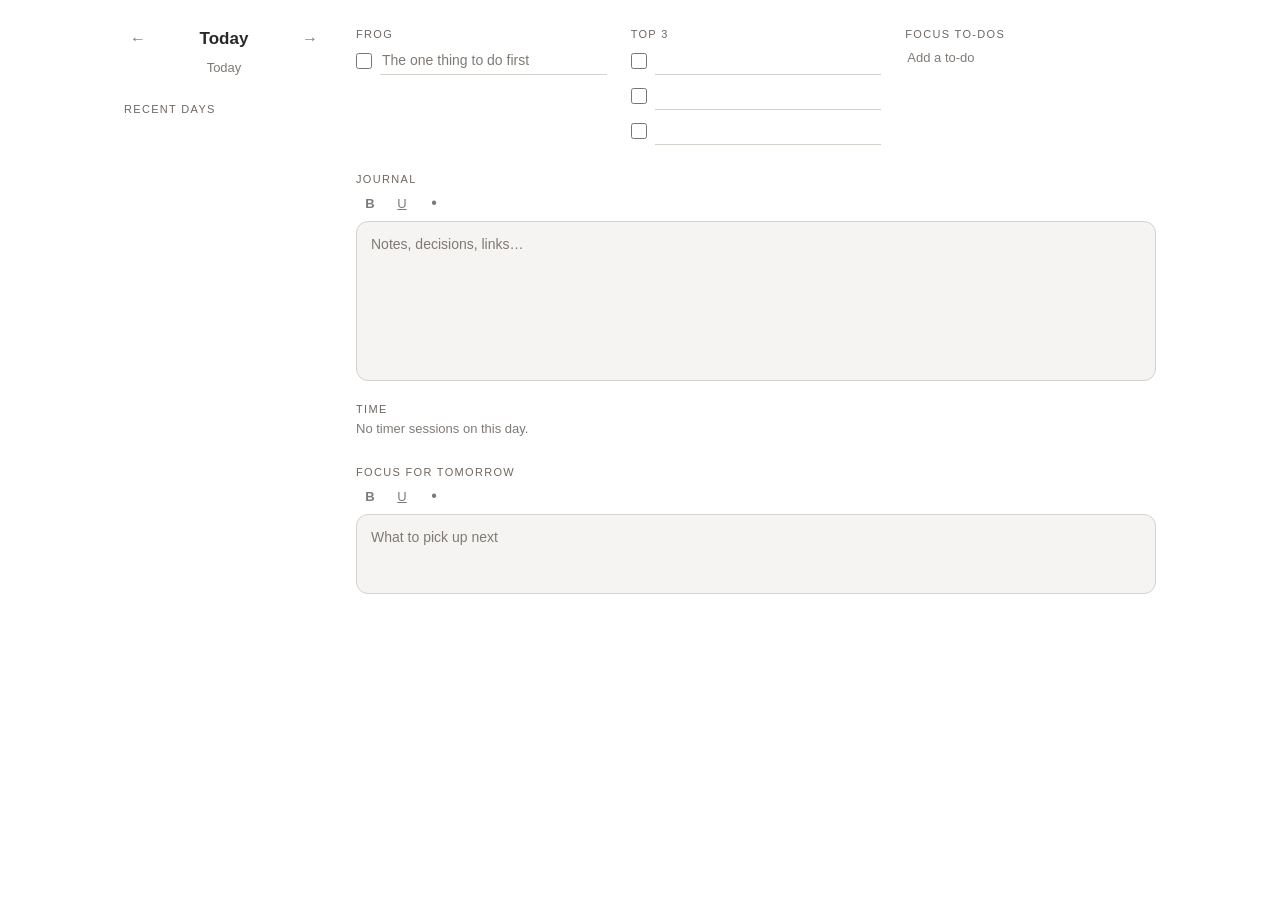
==== planner.html @ ea2299db "V13 with journal major update" ====
<!doctype html>
<html lang="en">
<head>
  <meta charset="UTF-8"><meta name="viewport" content="width=device-width, initial-scale=1">
  <meta http-equiv="Content-Security-Policy" content="default-src 'self'; img-src 'self' data:; style-src 'self'; script-src 'self'; connect-src 'self'">
  <title>Planner</title><link rel="icon" href="assets/icons/mug.svg"><link rel="stylesheet" href="web.css?v=v13"><link rel="stylesheet" href="planner.css?v=v13">
</head>
<!-- PomoPal Planner (Val 2026-11-27): one page per day. Planner notes stay in this browser
     (never online); the day's timer sessions show here from the timer's log. -->
<body class="web planner-page">
<div class="planner">
  <aside class="side" aria-label="Days">
    <div class="day-nav">
      <button id="prev-day" class="text-link" type="button" aria-label="Previous day">←</button>
      <h1 id="day-title" class="day-title"></h1>
      <button id="next-day" class="text-link" type="button" aria-label="Next day">→</button>
    </div>
    <button id="go-today" class="text-link" type="button">Today</button>
    <p class="side-label">Recent days</p>
    <ul id="recent-days" class="recent"></ul>
  </aside>

  <main class="day" aria-labelledby="day-title">
    <p id="store-problem" class="store-problem" role="alert" hidden></p>

    <section id="carried" class="carried" hidden>
      <p class="label" id="carried-label"></p>
      <div id="carried-text" class="note-view"></div>
    </section>

    <section class="block" aria-labelledby="frog-label">
      <p class="label" id="frog-label">Frog</p>
      <div class="item frog"><input id="frog-done" type="checkbox" aria-label="Frog done"><input id="frog-text" class="line" type="text" placeholder="The one thing to do first" aria-labelledby="frog-label"></div>
    </section>

    <section class="block" aria-labelledby="top3-label">
      <p class="label" id="top3-label">Top 3</p>
      <div id="top3"></div>
    </section>

    <section class="block" aria-labelledby="todos-label">
      <p class="label" id="todos-label">Focus to-dos</p>
      <div id="todos"></div>
      <button id="add-todo" class="text-link" type="button">Add a to-do</button>
    </section>

    <section class="block wide" aria-labelledby="journal-label">
      <p class="label" id="journal-label">Journal</p>
      <div id="journal" aria-labelledby="journal-label" data-placeholder="Notes, decisions, links…"></div>
    </section>

    <section class="block wide" aria-labelledby="time-label">
      <p class="label" id="time-label">Time</p>
      <div id="time-list" class="time-list"></div>
    </section>

    <section class="block wide" aria-labelledby="tomorrow-label">
      <p class="label" id="tomorrow-label">Focus for tomorrow</p>
      <div id="tomorrow" aria-labelledby="tomorrow-label" data-placeholder="What to pick up next"></div>
    </section>

    <p id="save-state" class="save-state" aria-live="polite"></p>
  </main>
</div>
<script src="web-log.js?v=v13"></script><script src="web-notes.js?v=v13"></script><script src="web-planner.js?v=v13"></script>
</body></html>
---- web.css ----
/* PomoPal browser version: work look (locked design docs/PomoPal_work-look-mockup.html, Val 2026-11-18).
   Warm greys, charcoal text, a darker warm grey accent; the mug turns red when time is up.
   Stands alone: the Mac app's renderer/styles.css is not loaded here. Icons: assets/icons/. */
:root {
  --page: #FFFFFF; --card: #EDEBE8; --card2: #E2DFDB; --ink: #2A2826; --muted: #7F7A75; --line: #D6D2CD;
  --accent: #2A2826; --onaccent: #EDEBE8; --soft: #CAC5BF; --field: #F5F4F2; --tone: #6F6760; --red: #C2463C;
  color-scheme: light;
}
:root[data-theme="dark"] {
  --page: #1A1917; --card: #252321; --card2: #2E2B28; --ink: #ECE8E3; --muted: #9C968F; --line: #3B3733;
  --accent: #ECE8E3; --onaccent: #252321; --soft: #47423D; --field: #1D1B19; --tone: #BDB4AA; --red: #E2695E;
  color-scheme: dark;
}
* { box-sizing: border-box; }
[hidden] { display: none !important; }
html { background: var(--page); }
body.web { margin: 0; min-height: 100vh; background: var(--page); color: var(--ink); font-family: -apple-system, BlinkMacSystemFont, "Helvetica Neue", Arial, sans-serif; -webkit-font-smoothing: antialiased; }
button, input, textarea, select { font: inherit; color: inherit; }
button { cursor: pointer; border: 0; background: none; padding: 0; }
button:disabled { cursor: default; }
:focus-visible { outline: 2px solid var(--tone); outline-offset: 2px; border-radius: 6px; }

.app-shell { display: flex; flex-direction: column; align-items: center; padding: 32px 16px 40px; }
.card { width: 100%; max-width: 340px; background: var(--card); border: 1px solid var(--line); border-radius: 22px; padding: 24px; }
.app-only, .hidden-status, #settings-dialog { display: none !important; }
.mini-only { display: none; }
body.mini .full-only, body.mini #timer-view { display: none !important; }
body.mini:not(.web-popout) .mini-only { display: block; }

/* Mug (logo, note card, pop-out) */
.mug { display: block; fill: none; stroke: var(--ink); stroke-width: 1.6; stroke-linecap: round; stroke-linejoin: round; }
.mug-button { display: inline-flex; padding: 0; cursor: default; }
.mug-button .mug { width: 26px; height: 26px; }
body.timer-complete .mug-button .mug, .note-card.up .mug { stroke: var(--red); }
body.timer-complete .mug-button .steam, .note-card.up .steam { transform-box: fill-box; animation: rise 2s ease-in-out infinite; }
body.timer-complete .mug-button .steam.s2, .note-card.up .steam.s2 { animation-delay: .7s; }
@keyframes rise { 0% { transform: translateY(2px); opacity: 0; } 40% { opacity: 1; } 100% { transform: translateY(-3px); opacity: 0; } }
@media (prefers-reduced-motion: reduce) { .steam { animation: none !important; } }

/* Top row: logo left, quiet menu right */
.top { display: flex; align-items: center; gap: 10px; margin-bottom: 18px; }
.tools { margin-left: auto; display: flex; align-items: center; gap: 10px; }
.icon-button { width: 30px; height: 30px; border-radius: 9px; font-size: 0; display: inline-flex; align-items: center; justify-content: center; color: var(--muted); }
.icon-button::before { content: ""; width: 18px; height: 18px; background: currentColor; -webkit-mask: var(--icon) center / contain no-repeat; mask: var(--icon) center / contain no-repeat; }
.icon-button:hover { color: var(--ink); }
.popout-icon { --icon: url("assets/icons/popout.svg"); }
.sound-icon { --icon: url("assets/icons/sound-on.svg"); color: var(--ink); background: var(--card2); }
.sound-icon[aria-pressed="true"] { --icon: url("assets/icons/sound-off.svg"); color: var(--muted); background: none; }
.theme-icon { --icon: url("assets/icons/moon.svg"); }
.theme-icon[aria-pressed="true"] { --icon: url("assets/icons/sun.svg"); }

/* Quiet text links */
.text-link { font-size: 13px; color: var(--muted); padding: 4px 2px; }
.text-link:hover:not(:disabled) { color: var(--ink); }
a.text-link { text-decoration: none; }
.text-link.strong { color: var(--ink); font-weight: 600; }
.text-link:disabled { opacity: .45; }
.links { display: flex; justify-content: center; gap: 22px; }

/* Work / Personal and other small pill rows */
.seg { display: flex; justify-content: center; gap: 6px; }
.seg button { font-size: 13px; padding: 5px 14px; border-radius: 999px; color: var(--muted); border: 1px solid transparent; }
.seg button.on { border-color: var(--ink); color: var(--ink); }
.seg button:disabled { opacity: .4; }
.web-category { margin-bottom: 18px; }

/* Timer */
.status { text-align: center; font-size: 11px; letter-spacing: .14em; text-transform: uppercase; color: var(--tone); margin: 0; }
.time { display: block; text-align: center; font-size: 72px; font-weight: 300; letter-spacing: -.02em; font-variant-numeric: tabular-nums; margin: 4px 0 18px; }
.progress { height: 3px; background: var(--line); border-radius: 2px; margin: -8px 0 18px; overflow: hidden; }
.progress i { display: block; height: 100%; width: 0; background: var(--tone); border-radius: 2px; transition: width .8s linear; }
body.timer-complete #timer-view { border-color: var(--tone); box-shadow: 0 0 0 3px color-mix(in srgb, var(--tone) 16%, transparent); }

.intention-wrap { position: relative; }
.intention-wrap label, .note-card label { display: block; font-size: 12px; color: var(--muted); margin-bottom: 6px; }
#intention, .note-card .rich, .custom-duration input, .web-login input { width: 100%; background: var(--field); border: 1px solid var(--line); border-radius: 12px; padding: 11px 14px; font-size: 14px; line-height: 1.45; }
.suggest { position: absolute; left: 0; right: 0; z-index: 2; background: var(--field); border: 1px solid var(--line); border-top: none; border-radius: 0 0 12px 12px; margin-top: -8px; padding: 10px 0 4px; font-size: 13px; }
.suggestion { display: block; width: 100%; text-align: left; padding: 6px 14px; color: var(--muted); overflow-wrap: anywhere; }
.suggestion b { color: var(--ink); font-weight: 600; }
.suggestion:hover, .suggestion.hi { color: var(--ink); background: var(--card2); }
/* No Start without a task (Val 2026-11-19) */
.task-needed { font-size: 12px; color: var(--red); margin: 6px 0 0; }
#intention[aria-invalid="true"], .mini-task input[aria-invalid="true"] { border-color: var(--red); }
.mini-task { display: none; margin-top: 12px; }
body.web-popout.asking-task .mini-task { display: block; }
body.web-popout.asking-task .mini-links { display: none; }
.mini-task input { width: 100%; background: var(--field); border: 1px solid var(--line); border-radius: 10px; padding: 8px 12px; font-size: 14px; }
.mini-task input::placeholder { color: var(--muted); }

.primary { display: block; width: 100%; margin: 18px 0 12px; background: var(--accent); color: var(--onaccent); border-radius: 999px; padding: 13px; text-align: center; font-size: 15px; font-weight: 600; letter-spacing: .04em; text-transform: uppercase; }
.primary:hover { opacity: .9; }
.hint { font-size: 11px; color: var(--muted); text-align: center; margin: 10px 0 0; }

.presets { display: flex; justify-content: center; align-items: center; gap: 18px; margin-top: 16px; padding-top: 14px; border-top: 1px solid var(--line); font-size: 13px; }
.duration-row { display: flex; gap: 18px; }
.duration-row button { color: var(--muted); font-size: 13px; padding: 4px 2px; }
.duration-row button.selected { color: var(--ink); font-weight: 600; }
.custom-duration { display: flex; align-items: center; justify-content: center; gap: 10px; margin-top: 12px; font-size: 13px; color: var(--muted); }
.custom-duration input { width: 80px; padding: 6px 10px; }

/* Notes while the timer runs (Val 2026-11-19): one roomy box, type as much as you like */
.live-notes { margin-top: 16px; padding-top: 14px; border-top: 1px solid var(--line); }
#live-note { display: block; width: 100%; min-height: 150px; resize: vertical; overflow: auto; background: var(--field); border: 1px solid var(--line); border-radius: 12px; padding: 11px 14px; font-size: 14px; line-height: 1.5; }

/* Note card (time's up, or after Done) */
.note-card .note-status { display: flex; align-items: center; justify-content: center; gap: 8px; }
.note-card .mug { width: 20px; height: 20px; }
.note-card.up { border-color: var(--tone); box-shadow: 0 0 0 3px color-mix(in srgb, var(--tone) 16%, transparent); }
.note-title { font-size: 22px; font-weight: 300; margin: 10px 0 2px; overflow-wrap: anywhere; }
.note-sub { font-size: 13px; color: var(--muted); margin: 0 0 16px; }
.note-card .rich { height: 150px; resize: vertical; overflow: auto; }

/* Log screen */
.log-card { max-width: 470px; }
.log-head { display: flex; align-items: center; gap: 10px; margin-bottom: 16px; }
.log-head .mug { width: 20px; height: 20px; }
.log-title { font-size: 17px; font-weight: 600; }
.log-head .back { margin-left: auto; }
.log-row { display: flex; align-items: center; justify-content: space-between; gap: 12px; margin-bottom: 10px; }
.log-row .range { font-size: 13px; color: var(--muted); display: flex; align-items: center; gap: 2px; }
.range .step { font-size: 18px; line-height: 1; padding: 2px 8px; color: var(--ink); border-radius: 6px; }
.range .range-label { font-size: 13px; color: var(--muted); padding: 2px 4px; }
.range .range-label:not(:disabled):hover { color: var(--ink); text-decoration: underline; }
.range button:disabled { cursor: default; }
.range .step:disabled { opacity: .3; }
.log-cats { justify-content: flex-start; margin-bottom: 14px; }
.total { font-size: 34px; font-weight: 300; margin: 0; }
.total small { font-size: 13px; color: var(--muted); margin-left: 8px; }
.days { display: flex; align-items: flex-end; gap: 4%; height: 70px; margin: 18px 0 4px; }
.days div { flex: 1; background: var(--soft); border-radius: 4px 4px 2px 2px; min-height: 2px; }
.days div.today { background: var(--tone); }
.day-labels { display: flex; gap: 4%; font-size: 10px; color: var(--muted); margin-bottom: 18px; }
.day-labels span { flex: 1; text-align: center; white-space: nowrap; }
.task-bars { margin-top: 14px; }
.bar { display: grid; grid-template-columns: minmax(0, 130px) 1fr 54px; align-items: center; gap: 10px; font-size: 13px; margin-bottom: 8px; }
.bar span { overflow: hidden; text-overflow: ellipsis; white-space: nowrap; }
.bar i { display: block; height: 6px; border-radius: 3px; background: var(--tone); }
.bar b { text-align: right; font-weight: 600; }
.listhead { display: flex; justify-content: space-between; align-items: center; margin: 20px 0 8px; padding-top: 14px; border-top: 1px solid var(--line); font-size: 13px; color: var(--muted); }
.listhead .act { display: flex; gap: 16px; }
.listhead .act .text-link { color: var(--ink); }
.list { background: var(--field); border: 1px solid var(--line); border-radius: 12px; padding: 4px 14px; font-size: 13px; max-height: 360px; overflow: auto; }
/* Long tasks and notes wrap onto more lines (Val, 2026-11-18). */
.entry { display: grid; grid-template-columns: 100px 52px minmax(0, 1fr); gap: 0 10px; padding: 9px 0; border-bottom: 1px solid var(--line); line-height: 1.45; }
.entry:last-child { border-bottom: none; }
.entry .d, .entry .m { color: var(--muted); font-variant-numeric: tabular-nums; }
.entry .m { text-align: right; }
.entry .a, .entry .note { overflow-wrap: anywhere; white-space: normal; }
.entry .note { grid-column: 3; color: var(--muted); font-size: 12px; }
.entry .note a { color: var(--ink); text-decoration: underline; text-underline-offset: 2px; }
/* Editing a note in the Log (Val 2026-11-19): a quiet link per entry, shown on hover */
.entry .edit-note { grid-column: 3; justify-self: start; font-size: 12px; padding: 2px 0; opacity: 0; }
.entry:hover .edit-note, .entry .edit-note:focus-visible { opacity: 1; }
@media (hover: none) { .entry .edit-note { opacity: 1; } }
.note-edit { grid-column: 1 / -1; margin-top: 6px; }
.note-edit .rich { width: 100%; min-height: 70px; resize: vertical; overflow: auto; background: var(--page); border: 1px solid var(--line); border-radius: 10px; padding: 8px 10px; font-size: 13px; line-height: 1.45; }
.note-edit .links { justify-content: flex-end; gap: 16px; }
.list .empty { color: var(--muted); margin: 10px 0; }
.copy-buffer { position: fixed; left: -9999px; }

/* Online saving: quiet line at the bottom of the Log screen */
.web-online { margin-top: 18px; font-size: 12px; color: var(--muted); text-align: center; }
.web-online p { margin: 2px 0; }
.web-login { display: grid; gap: 6px; max-width: 260px; margin: 6px auto 0; }
.web-login button { min-height: 36px; border-radius: 999px; background: var(--accent); color: var(--onaccent); font-weight: 600; }
.web-login-note { min-height: 1em; color: var(--ink); }

/* Version in the footer, so Val can see which build is open (Val 2026-11-19) */
.app-version { margin: 14px 0 0; font-size: 11px; color: var(--muted); text-align: center; letter-spacing: .04em; }

/* Pop-out: the main page shows a short note while the timer is popped out */
.web-popped { margin-top: 40px; color: var(--muted); font-size: 13px; text-align: center; }

/* The pop-out window itself: mug left of the time, links below, notes under those.
   Val 2026-11-19: the Notes link shows the notes box under the timer (and makes the window
   taller); a very short window shows only the time. Never a scrollbar. */
body.web-popout { min-height: 0; height: 100vh; overflow: hidden; }
body.web-popout .mini-card { max-width: none; height: 100vh; border: 0; border-radius: 0; padding: 18px 12px 12px; display: flex; flex-direction: column; justify-content: flex-start; overflow: hidden; }
body.web-popout .mini-row, body.web-popout .mini-links { flex: none; }
.mini-row { display: flex; align-items: center; justify-content: center; gap: 14px; }
body.web-popout .live-notes { display: none; }
body.web-popout.notes-open .live-notes { flex: 1; min-height: 0; display: flex; flex-direction: column; margin-top: 12px; padding-top: 12px; }
body.web-popout #live-note { flex: 1; min-height: 60px; resize: none; }
body.web-popout:not(.notes-open) .mini-card { justify-content: center; }
@media (max-height: 109px) {
  body.web-popout:not(.notes-open) .mini-card { padding: 8px 16px; }
  body.web-popout:not(.notes-open) .mini-links { display: none; }
}
body.web-popout .mug-button .mug { width: 40px; height: 40px; }
body.web-popout .mug-button:not(:disabled) { cursor: pointer; }
body.web-popout .time { font-size: 40px; margin: 0; line-height: 1; }
.mini-links { gap: 14px; margin-top: 14px; padding-top: 10px; border-top: 1px solid var(--line); }

/* Import a log (Val 2026-11-23): a quiet link under the list, and the panel it opens. */
.log-more { margin: 10px 0 0; text-align: right; font-size: 12px; }
.log-more .text-link { color: var(--muted); }
.import-box { font-size: 13px; }
.import-box p { margin: 0 0 10px; }
.import-box .import-title { font-weight: 600; font-size: 15px; }
.import-box .muted { color: var(--muted); font-size: 12px; }
.import-box .seg { justify-content: flex-start; margin-bottom: 12px; }
.import-box label { display: block; font-size: 12px; color: var(--muted); margin-bottom: 4px; }
.import-box input { width: 100%; margin-bottom: 6px; background: var(--field); border: 1px solid var(--line); border-radius: 10px; padding: 8px 12px; font-size: 14px; color: inherit; }
.import-box .links { display: flex; gap: 16px; justify-content: flex-end; margin-top: 8px; }

/* Notes editor (Val 2026-11-24): bold, underline, bullets; a small B U • row above. */
.rich { outline: none; overflow-wrap: anywhere; white-space: pre-wrap; text-align: left; cursor: text; }
.rich:focus { border-color: var(--ink); }
.rich.empty::before { content: attr(data-placeholder); color: var(--muted); pointer-events: none; }
.rich ul, .entry .note ul { margin: 2px 0; padding-left: 20px; }
.rich li, .entry .note li { margin: 1px 0; }
.rich-tools { display: flex; gap: 4px; justify-content: flex-start; margin: 0 0 6px; }
.rich-tools button { min-width: 28px; height: 24px; padding: 0 6px; border-radius: 6px; font-size: 13px; color: var(--muted); border: 1px solid transparent; }
.rich-tools button:hover { color: var(--ink); border-color: var(--line); }
.rich-tools button[aria-pressed="true"] { color: var(--ink); border-color: var(--ink); }
.rich-tools .rich-bold { font-weight: 700; }
.rich-tools .rich-underline { text-decoration: underline; }
.rich-tools .rich-list { font-size: 16px; line-height: 1; }
body.web-popout .rich-tools { flex: none; margin-bottom: 4px; }
---- planner.css ----
/* PomoPal Planner (Val 2026-11-27): wide on a big screen, one column in a narrow window.
   Quiet for an open office: same warm greys as the timer, small labels, no bright colour. */
body.planner-page { min-height: 100vh; }
.planner { display: grid; grid-template-columns: 200px minmax(0, 1fr); gap: 32px; max-width: 1080px; margin: 0 auto; padding: 28px 24px 48px; }

.side { position: sticky; top: 24px; align-self: start; display: flex; flex-direction: column; gap: 6px; }
.day-nav { display: flex; align-items: center; gap: 6px; }
.day-nav .text-link { font-size: 16px; padding: 2px 6px; }
.day-title { flex: 1; margin: 0; font-size: 17px; font-weight: 600; text-align: center; }
.side-label, .label { font-size: 11px; letter-spacing: .12em; text-transform: uppercase; color: var(--tone); margin: 0 0 6px; }
.side-label { margin-top: 18px; }
.recent { list-style: none; margin: 0; padding: 0; }
.recent .text-link { display: block; text-align: left; }
.recent .text-link.on { color: var(--ink); font-weight: 600; }
#go-today { align-self: center; }

.day { min-width: 0; display: grid; grid-template-columns: repeat(3, minmax(0, 1fr)); gap: 22px 24px; align-content: start; }
.day > .wide, .day > .carried, .day > .store-problem, .day > .save-state { grid-column: 1 / -1; }
.block { min-width: 0; }

.carried { background: var(--card); border: 1px solid var(--line); border-radius: 14px; padding: 12px 16px; }
.store-problem { margin: 0; color: var(--red); font-size: 13px; }

.item { display: flex; align-items: center; gap: 8px; margin-bottom: 6px; }
.item input[type="checkbox"] { width: 16px; height: 16px; flex: none; accent-color: var(--ink); margin: 0; }
.item .line { flex: 1; min-width: 0; background: transparent; border: 0; border-bottom: 1px solid var(--line); padding: 6px 2px; font-size: 14px; }
.item .line:focus { outline: none; border-bottom-color: var(--ink); }
.item .line::placeholder { color: var(--muted); }
.item.done .line { color: var(--muted); text-decoration: line-through; }
.item .remove { font-size: 16px; padding: 0 4px; opacity: .6; }
.item .remove:hover { opacity: 1; }

.day .rich { width: 100%; min-height: 160px; background: var(--field); border: 1px solid var(--line); border-radius: 12px; padding: 12px 14px; font-size: 14px; line-height: 1.5; }
#tomorrow.rich { min-height: 80px; }
.note-view { font-size: 14px; line-height: 1.5; overflow-wrap: anywhere; }
.note-view ul { margin: 2px 0; padding-left: 20px; }
.rich a, .note-view a { color: var(--ink); }

.time-list .quiet, .total-line { font-size: 13px; color: var(--muted); margin: 0 0 8px; }
.session { padding: 8px 0; border-top: 1px solid var(--line); }
.session-head { display: flex; gap: 12px; align-items: baseline; margin: 0; font-size: 14px; }
.session-head .t { color: var(--muted); font-variant-numeric: tabular-nums; flex: none; }
.session-head .a { flex: 1; min-width: 0; overflow-wrap: anywhere; }
.session-head .m { color: var(--muted); font-size: 12px; flex: none; }
.session-note { margin: 4px 0 0 52px; color: var(--ink); font-size: 13px; }
.save-state { margin: 0; font-size: 12px; color: var(--muted); min-height: 1em; }

/* Medium window: Frog, Top 3 and to-dos stack. */
@media (max-width: 900px) {
  .day { grid-template-columns: minmax(0, 1fr); }
}
/* Narrow window (side by side with other work, or a phone): days on one line at the top. */
@media (max-width: 640px) {
  .planner { grid-template-columns: minmax(0, 1fr); gap: 16px; padding: 16px 16px 32px; }
  .side { position: static; flex-direction: row; flex-wrap: wrap; align-items: center; gap: 4px 12px; }
  .day-nav { flex: 1; }
  .side-label, .recent { display: none; }
  .session-note { margin-left: 0; }
}
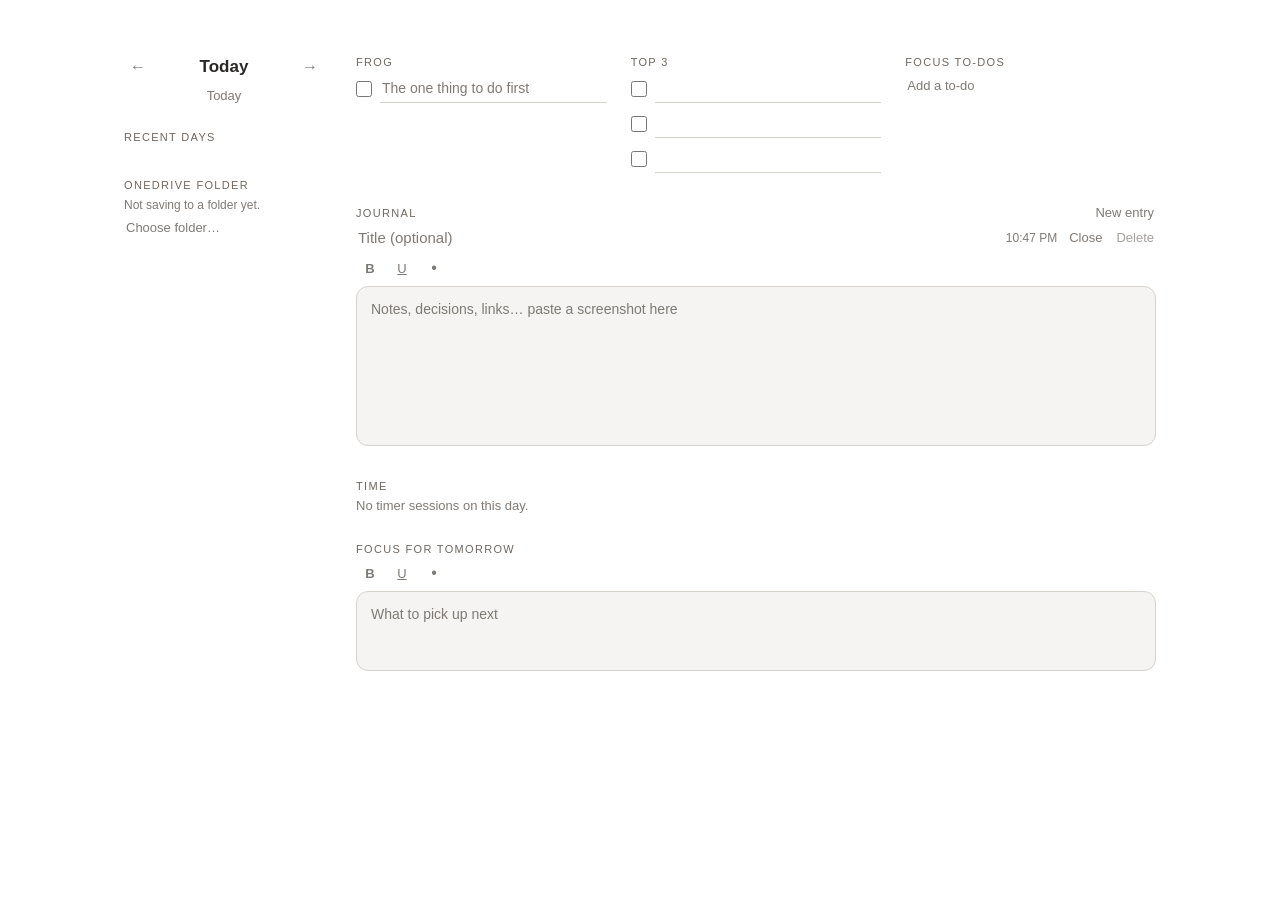
==== commit 54ae2e67: "Adding save to OneDrive and Image Paste" ====
--- a/planner.html
+++ b/planner.html
@@ -3,7 +3,7 @@
 <head>
   <meta charset="UTF-8"><meta name="viewport" content="width=device-width, initial-scale=1">
   <meta http-equiv="Content-Security-Policy" content="default-src 'self'; img-src 'self' data:; style-src 'self'; script-src 'self'; connect-src 'self'">
-  <title>Planner</title><link rel="icon" href="assets/icons/mug.svg"><link rel="stylesheet" href="web.css?v=v13"><link rel="stylesheet" href="planner.css?v=v13">
+  <title>Planner</title><link rel="icon" href="assets/icons/mug.svg"><link rel="stylesheet" href="web.css?v=v15"><link rel="stylesheet" href="planner.css?v=v15">
 </head>
 <!-- PomoPal Planner (Val 2026-11-27): one page per day. Planner notes stay in this browser
      (never online); the day's timer sessions show here from the timer's log. -->
@@ -18,6 +18,11 @@
     <button id="go-today" class="text-link" type="button">Today</button>
     <p class="side-label">Recent days</p>
     <ul id="recent-days" class="recent"></ul>
+    <div class="folder" aria-live="polite">
+      <p class="side-label">OneDrive folder</p>
+      <p id="folder-state" class="folder-state"></p>
+      <p class="folder-links"><button id="folder-link" class="text-link" type="button" hidden></button><button id="restore-link" class="text-link" type="button" hidden>Restore from folder</button></p>
+    </div>
   </aside>
 
   <main class="day" aria-labelledby="day-title">
@@ -45,8 +50,8 @@
     </section>
 
     <section class="block wide" aria-labelledby="journal-label">
-      <p class="label" id="journal-label">Journal</p>
-      <div id="journal" aria-labelledby="journal-label" data-placeholder="Notes, decisions, links…"></div>
+      <div class="label-row"><p class="label" id="journal-label">Journal</p><button id="new-entry" class="text-link" type="button">New entry</button></div>
+      <div id="entries"></div>
     </section>
 
     <section class="block wide" aria-labelledby="time-label">
@@ -62,5 +67,5 @@
     <p id="save-state" class="save-state" aria-live="polite"></p>
   </main>
 </div>
-<script src="web-log.js?v=v13"></script><script src="web-notes.js?v=v13"></script><script src="web-planner.js?v=v13"></script>
+<script src="web-log.js?v=v15"></script><script src="web-notes.js?v=v15"></script><script src="web-docx.js?v=v15"></script><script src="web-planner.js?v=v15"></script>
 </body></html>
--- a/planner.css
+++ b/planner.css
@@ -1,9 +1,9 @@
 /* PomoPal Planner (Val 2026-11-27): wide on a big screen, one column in a narrow window.
    Quiet for an open office: same warm greys as the timer, small labels, no bright colour. */
 body.planner-page { min-height: 100vh; }
-.planner { display: grid; grid-template-columns: 200px minmax(0, 1fr); gap: 32px; max-width: 1080px; margin: 0 auto; padding: 28px 24px 48px; }
+.planner { display: grid; grid-template-columns: 200px minmax(0, 1fr); gap: 32px; max-width: 1080px; margin: 0 auto; padding: 56px 24px 48px; }
 
-.side { position: sticky; top: 24px; align-self: start; display: flex; flex-direction: column; gap: 6px; }
+.side { position: sticky; top: 56px; align-self: start; display: flex; flex-direction: column; gap: 6px; }
 .day-nav { display: flex; align-items: center; gap: 6px; }
 .day-nav .text-link { font-size: 16px; padding: 2px 6px; }
 .day-title { flex: 1; margin: 0; font-size: 17px; font-weight: 600; text-align: center; }
@@ -13,6 +13,8 @@
 .recent .text-link { display: block; text-align: left; }
 .recent .text-link.on { color: var(--ink); font-weight: 600; }
 #go-today { align-self: center; }
+.folder-state { margin: 0; font-size: 12px; color: var(--muted); line-height: 1.4; overflow-wrap: anywhere; }
+.folder-links { margin: 2px 0 0; display: flex; flex-direction: column; align-items: flex-start; }
 
 .day { min-width: 0; display: grid; grid-template-columns: repeat(3, minmax(0, 1fr)); gap: 22px 24px; align-content: start; }
 .day > .wide, .day > .carried, .day > .store-problem, .day > .save-state { grid-column: 1 / -1; }
@@ -32,6 +34,21 @@
 
 .day .rich { width: 100%; min-height: 160px; background: var(--field); border: 1px solid var(--line); border-radius: 12px; padding: 12px 14px; font-size: 14px; line-height: 1.5; }
 #tomorrow.rich { min-height: 80px; }
+
+/* Journal entries: newest open, earlier ones a one-line preview */
+.label-row { display: flex; align-items: baseline; justify-content: space-between; gap: 12px; }
+.entry-card { border-top: 1px solid var(--line); padding: 10px 0 12px; }
+.entry-card:first-child { border-top: 0; padding-top: 0; }
+.entry-head { display: flex; align-items: center; gap: 10px; margin-bottom: 6px; }
+.entry-title { flex: 1; min-width: 0; background: transparent; border: 0; padding: 4px 2px; font-size: 15px; font-weight: 600; }
+.entry-title:focus { outline: none; box-shadow: 0 1px 0 var(--ink); }
+.entry-title::placeholder { color: var(--muted); font-weight: 400; }
+.entry-time { font-size: 12px; color: var(--muted); flex: none; }
+.entry-delete { opacity: .7; }
+.entry-preview { margin: 0; font-size: 13px; color: var(--muted); cursor: pointer; white-space: nowrap; overflow: hidden; text-overflow: ellipsis; }
+.entry-preview:empty::before { content: "Empty"; }
+.shot { margin: 6px 0; }
+.shot img { display: block; max-width: 100%; max-height: 480px; border: 1px solid var(--line); border-radius: 8px; }
 .note-view { font-size: 14px; line-height: 1.5; overflow-wrap: anywhere; }
 .note-view ul { margin: 2px 0; padding-left: 20px; }
 .rich a, .note-view a { color: var(--ink); }
@@ -51,9 +68,12 @@
 }
 /* Narrow window (side by side with other work, or a phone): days on one line at the top. */
 @media (max-width: 640px) {
-  .planner { grid-template-columns: minmax(0, 1fr); gap: 16px; padding: 16px 16px 32px; }
+  .planner { grid-template-columns: minmax(0, 1fr); gap: 16px; padding: 32px 16px 32px; }
   .side { position: static; flex-direction: row; flex-wrap: wrap; align-items: center; gap: 4px 12px; }
   .day-nav { flex: 1; }
   .side-label, .recent { display: none; }
+  .folder { flex-basis: 100%; }
+  .folder-links { flex-direction: row; gap: 12px; }
   .session-note { margin-left: 0; }
+  .entry-time { display: none; }
 }
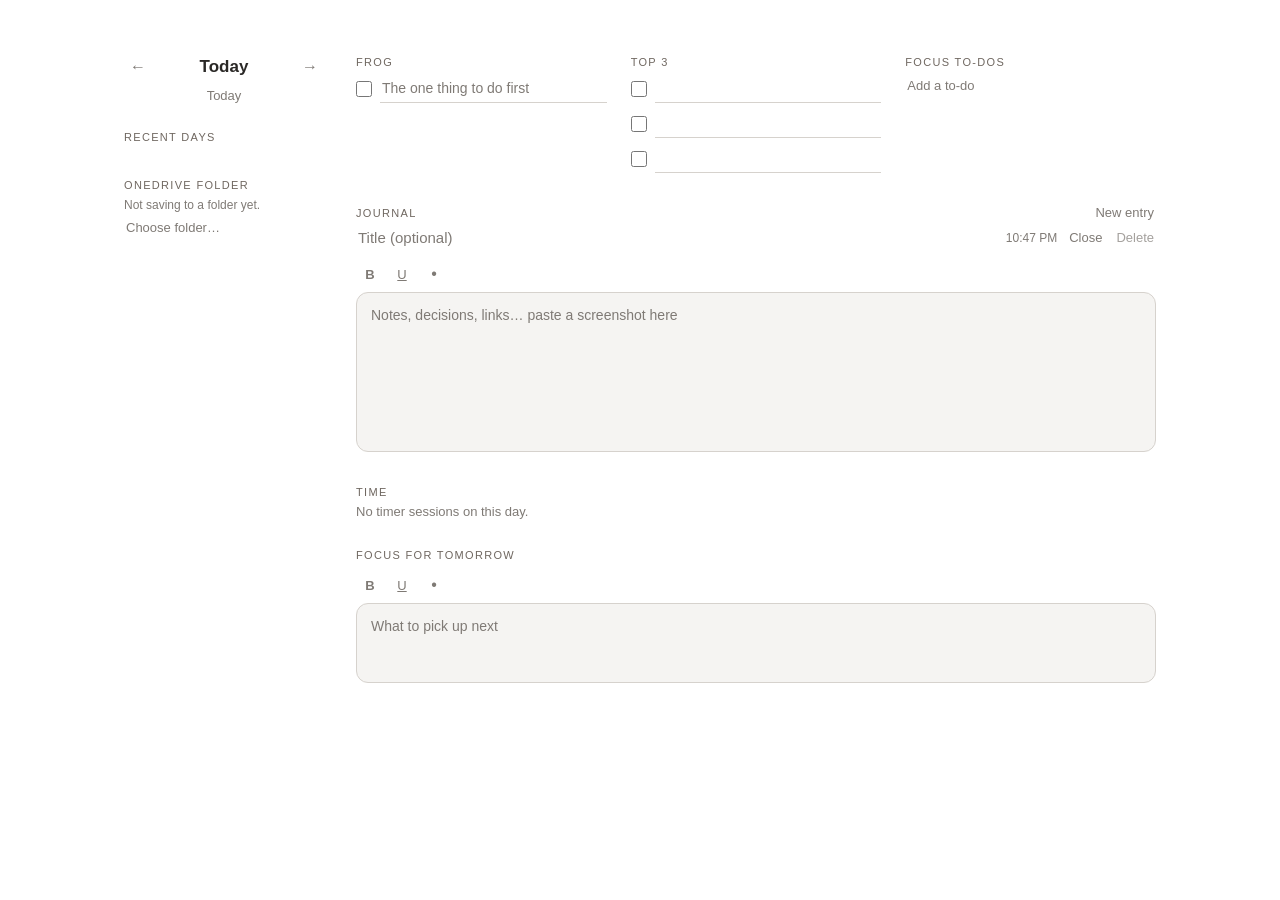
==== commit ce7bea4d: "Bug fixes" ====
--- a/planner.html
+++ b/planner.html
@@ -3,7 +3,7 @@
 <head>
   <meta charset="UTF-8"><meta name="viewport" content="width=device-width, initial-scale=1">
   <meta http-equiv="Content-Security-Policy" content="default-src 'self'; img-src 'self' data:; style-src 'self'; script-src 'self'; connect-src 'self'">
-  <title>Planner</title><link rel="icon" href="assets/icons/mug.svg"><link rel="stylesheet" href="web.css?v=v15"><link rel="stylesheet" href="planner.css?v=v15">
+  <title>Planner</title><link rel="icon" href="assets/icons/mug.svg"><link rel="stylesheet" href="web.css?v=v16"><link rel="stylesheet" href="planner.css?v=v16">
 </head>
 <!-- PomoPal Planner (Val 2026-11-27): one page per day. Planner notes stay in this browser
      (never online); the day's timer sessions show here from the timer's log. -->
@@ -67,5 +67,5 @@
     <p id="save-state" class="save-state" aria-live="polite"></p>
   </main>
 </div>
-<script src="web-log.js?v=v15"></script><script src="web-notes.js?v=v15"></script><script src="web-docx.js?v=v15"></script><script src="web-planner.js?v=v15"></script>
+<script src="web-log.js?v=v16"></script><script src="web-notes.js?v=v16"></script><script src="web-docx.js?v=v16"></script><script src="web-planner.js?v=v16"></script>
 </body></html>
--- a/planner.css
+++ b/planner.css
@@ -34,6 +34,8 @@
 
 .day .rich { width: 100%; min-height: 160px; background: var(--field); border: 1px solid var(--line); border-radius: 12px; padding: 12px 14px; font-size: 14px; line-height: 1.5; }
 #tomorrow.rich { min-height: 80px; }
+/* B U • stays at the top of the window while writing a long note (Val 2026-11-27). */
+.day .rich-tools { position: sticky; top: 0; z-index: 2; background: var(--page); margin: 0; padding: 6px 0; }
 
 /* Journal entries: newest open, earlier ones a one-line preview */
 .label-row { display: flex; align-items: baseline; justify-content: space-between; gap: 12px; }
